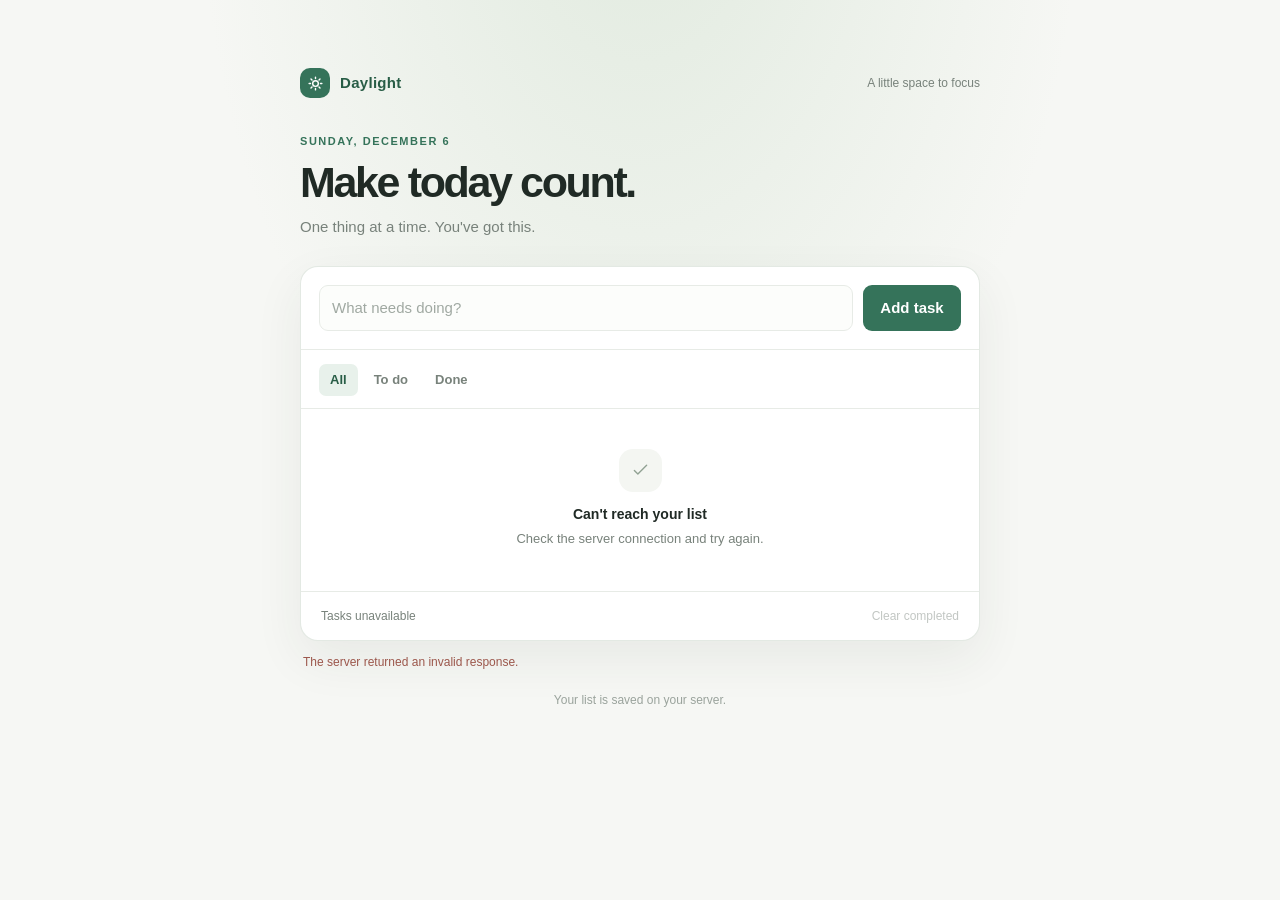
==== UTDA/public/index.html @ 1d30f03a "First commit - Landing + 2 services" ====
<!doctype html>
<html lang="en">
<head>
  <meta charset="utf-8">
  <meta name="viewport" content="width=device-width, initial-scale=1">
  <meta name="theme-color" content="#f6f7f4">
  <title>Daylight — To-do list</title>
  <link rel="stylesheet" href="styles.css">
</head>
<body>
  <main class="app">
    <header class="topline">
      <div class="brand">
        <span class="brand-mark" aria-hidden="true">
          <svg viewBox="0 0 24 24" fill="none" stroke="currentColor" stroke-width="2" stroke-linecap="round" stroke-linejoin="round">
            <path d="M12 3v2m0 14v2M3 12h2m14 0h2M5.64 5.64l1.42 1.42m9.88 9.88 1.42 1.42m0-12.72-1.42 1.42m-9.88 9.88-1.42 1.42"/>
            <circle cx="12" cy="12" r="4"/>
          </svg>
        </span>
        Daylight
      </div>
      <span class="local-note">A little space to focus</span>
    </header>

    <section class="heading" aria-labelledby="page-title">
      <p class="eyebrow" id="today-label"></p>
      <h1 id="page-title">Make today count.</h1>
      <p class="subtitle">One thing at a time. You've got this.</p>
    </section>

    <section class="card" aria-label="To-do list">
      <form class="entry" id="task-form">
        <label for="task-input" hidden>Add a task</label>
        <input id="task-input" name="task" type="text" maxlength="120" placeholder="What needs doing?" autocomplete="off" required>
        <button class="add-button" type="submit" aria-label="Add task">Add task</button>
      </form>

      <nav class="filters" aria-label="Filter tasks">
        <button class="filter" type="button" data-filter="all" aria-pressed="true">All</button>
        <button class="filter" type="button" data-filter="active" aria-pressed="false">To do</button>
        <button class="filter" type="button" data-filter="completed" aria-pressed="false">Done</button>
      </nav>

      <ul class="task-list" id="task-list" aria-live="polite"></ul>
      <div class="empty" id="empty-state" hidden>
        <span class="empty-icon" aria-hidden="true">
          <svg viewBox="0 0 24 24" fill="none" stroke="currentColor" stroke-width="1.6" stroke-linecap="round" stroke-linejoin="round">
            <path d="m5 12 4 4L19 6"/>
          </svg>
        </span>
        <strong id="empty-title"></strong>
        <p id="empty-copy"></p>
      </div>

      <footer class="card-footer">
        <span id="task-count" aria-live="polite"></span>
        <button class="clear-button" id="clear-completed" type="button">Clear completed</button>
      </footer>
    </section>
    <p class="storage-message" id="storage-message" role="status" aria-live="polite"></p>
    <p class="footer-note">Your list is saved on your server.</p>
  </main>

  <script type="module" src="app.js"></script>
</body>
</html>
---- UTDA/public/styles.css ----
:root {
  color-scheme: light;
  --ink: #202a25;
  --muted: #78827b;
  --line: #e7ebe6;
  --paper: #fff;
  --canvas: #f6f7f4;
  --green: #35735a;
  --green-dark: #285d46;
  --green-soft: #e8f1eb;
  --shadow: 0 18px 50px rgba(37, 53, 43, .07);
}

* { box-sizing: border-box; }

body {
  min-width: 320px;
  min-height: 100vh;
  margin: 0;
  background:
    radial-gradient(ellipse at 50% -18%, rgba(216, 229, 214, .72), transparent 49%),
    var(--canvas);
  color: var(--ink);
  font: 15px/1.5 "Segoe UI", "Helvetica Neue", sans-serif;
}

button, input { font: inherit; }
button { color: inherit; }

.app {
  width: min(100% - 36px, 680px);
  margin: 0 auto;
  padding: 68px 0 48px;
}

.topline {
  display: flex;
  align-items: center;
  justify-content: space-between;
  margin-bottom: 35px;
}

.brand {
  display: flex;
  align-items: center;
  gap: 10px;
  color: var(--green-dark);
  font-size: 15px;
  font-weight: 700;
  letter-spacing: .02em;
}

.brand-mark {
  display: grid;
  width: 30px;
  height: 30px;
  place-items: center;
  border-radius: 10px;
  background: var(--green);
  color: #fff;
}

.brand-mark svg { width: 17px; height: 17px; }

.local-note {
  color: var(--muted);
  font-size: 12px;
}

.heading { margin-bottom: 27px; }

.eyebrow {
  margin: 0 0 8px;
  color: var(--green);
  font-size: 11px;
  font-weight: 700;
  letter-spacing: .14em;
  text-transform: uppercase;
}

h1 {
  margin: 0;
  font-size: clamp(32px, 7vw, 43px);
  font-weight: 650;
  letter-spacing: -.055em;
  line-height: 1.13;
}

.subtitle {
  margin: 10px 0 0;
  color: var(--muted);
  font-size: 15px;
}

.card {
  overflow: hidden;
  border: 1px solid rgba(222, 229, 222, .85);
  border-radius: 18px;
  background: var(--paper);
  box-shadow: var(--shadow);
}

.entry {
  display: flex;
  gap: 10px;
  padding: 18px;
  border-bottom: 1px solid var(--line);
}

.entry input {
  width: 100%;
  min-width: 0;
  padding: 11px 12px;
  border: 1px solid var(--line);
  border-radius: 9px;
  outline: none;
  background: #fcfdfb;
  color: var(--ink);
  transition: border-color .15s, box-shadow .15s;
}

.entry input::placeholder { color: #a0a9a2; }

.entry input:focus {
  border-color: #9cbea8;
  box-shadow: 0 0 0 3px rgba(53, 115, 90, .1);
}

.add-button {
  display: inline-flex;
  flex: 0 0 auto;
  align-items: center;
  justify-content: center;
  gap: 7px;
  min-width: 98px;
  padding: 0 15px;
  border: 0;
  border-radius: 9px;
  background: var(--green);
  color: #fff;
  cursor: pointer;
  font-weight: 650;
  transition: background .15s, transform .15s;
}

.add-button:hover { background: var(--green-dark); }
.add-button:active { transform: scale(.98); }
.add-button:focus-visible, .filter:focus-visible, .icon-button:focus-visible, .check:focus-visible {
  outline: 3px solid rgba(53, 115, 90, .3);
  outline-offset: 2px;
}

.filters {
  display: flex;
  align-items: center;
  gap: 5px;
  padding: 14px 18px 12px;
}

.filter {
  padding: 6px 11px;
  border: 0;
  border-radius: 7px;
  background: transparent;
  color: var(--muted);
  cursor: pointer;
  font-size: 13px;
  font-weight: 600;
}

.filter:hover { background: #f5f7f4; color: var(--ink); }
.filter[aria-pressed="true"] { background: var(--green-soft); color: var(--green-dark); }

.task-list {
  margin: 0;
  padding: 0 18px;
  list-style: none;
}

.task {
  display: flex;
  align-items: center;
  gap: 12px;
  min-height: 59px;
  border-top: 1px solid var(--line);
  animation: arrive .18s ease-out;
}

@keyframes arrive {
  from { opacity: 0; transform: translateY(3px); }
  to { opacity: 1; transform: translateY(0); }
}

.check {
  display: grid;
  flex: 0 0 20px;
  width: 20px;
  height: 20px;
  place-items: center;
  padding: 0;
  border: 1.5px solid #cbd4cc;
  border-radius: 50%;
  background: transparent;
  color: #fff;
  cursor: pointer;
  transition: background .15s, border-color .15s;
}

.check:hover { border-color: var(--green); }
.check[aria-pressed="true"] { border-color: var(--green); background: var(--green); }
.check svg { width: 12px; height: 12px; }

.task-title {
  flex: 1;
  min-width: 0;
  overflow-wrap: anywhere;
  font-size: 14px;
}

.task.is-complete .task-title { color: #9aa39c; text-decoration: line-through; }

.icon-button {
  display: grid;
  flex: 0 0 32px;
  width: 32px;
  height: 32px;
  place-items: center;
  padding: 0;
  border: 0;
  border-radius: 7px;
  background: transparent;
  color: #a2aaa3;
  cursor: pointer;
  opacity: 0;
  transition: background .15s, color .15s, opacity .15s;
}

.task:hover .icon-button, .icon-button:focus-visible { opacity: 1; }
.icon-button:hover { background: #fbefed; color: #b94f45; }
.icon-button svg { width: 16px; height: 16px; }

.empty {
  padding: 40px 18px 43px;
  border-top: 1px solid var(--line);
  text-align: center;
}

.empty-icon {
  display: grid;
  width: 43px;
  height: 43px;
  margin: 0 auto 12px;
  place-items: center;
  border-radius: 14px;
  background: #f4f6f2;
  color: #91a293;
}

.empty-icon svg { width: 21px; height: 21px; }
.empty strong { display: block; font-size: 14px; font-weight: 650; }
.empty p { margin: 4px 0 0; color: var(--muted); font-size: 13px; }

.card-footer {
  display: flex;
  align-items: center;
  justify-content: space-between;
  min-height: 49px;
  padding: 0 20px;
  border-top: 1px solid var(--line);
  color: var(--muted);
  font-size: 12px;
}

.clear-button {
  padding: 6px 0 6px 10px;
  border: 0;
  background: transparent;
  color: var(--muted);
  cursor: pointer;
  font-size: 12px;
}

.clear-button:hover { color: #b94f45; }
.clear-button:disabled { cursor: default; opacity: .45; }

.storage-message {
  min-height: 20px;
  margin: 12px 3px 0;
  color: #9c574c;
  font-size: 12px;
}

.footer-note {
  margin: 18px 0 0;
  color: #9aa39c;
  font-size: 12px;
  text-align: center;
}

@media (max-width: 520px) {
  .app { width: min(100% - 26px, 680px); padding-top: 34px; }
  .topline { margin-bottom: 30px; }
  .local-note { font-size: 11px; }
  .entry { gap: 8px; padding: 14px; }
  .add-button { min-width: 45px; padding: 0 12px; font-size: 0; }
  .add-button::before { content: "+"; font-size: 22px; font-weight: 400; line-height: 1; }
  .filters { padding-right: 12px; padding-left: 12px; }
  .task-list { padding: 0 14px; }
  .icon-button { opacity: 1; }
}

@media (prefers-reduced-motion: reduce) {
  *, *::before, *::after { animation-duration: .01ms !important; transition-duration: .01ms !important; }
}
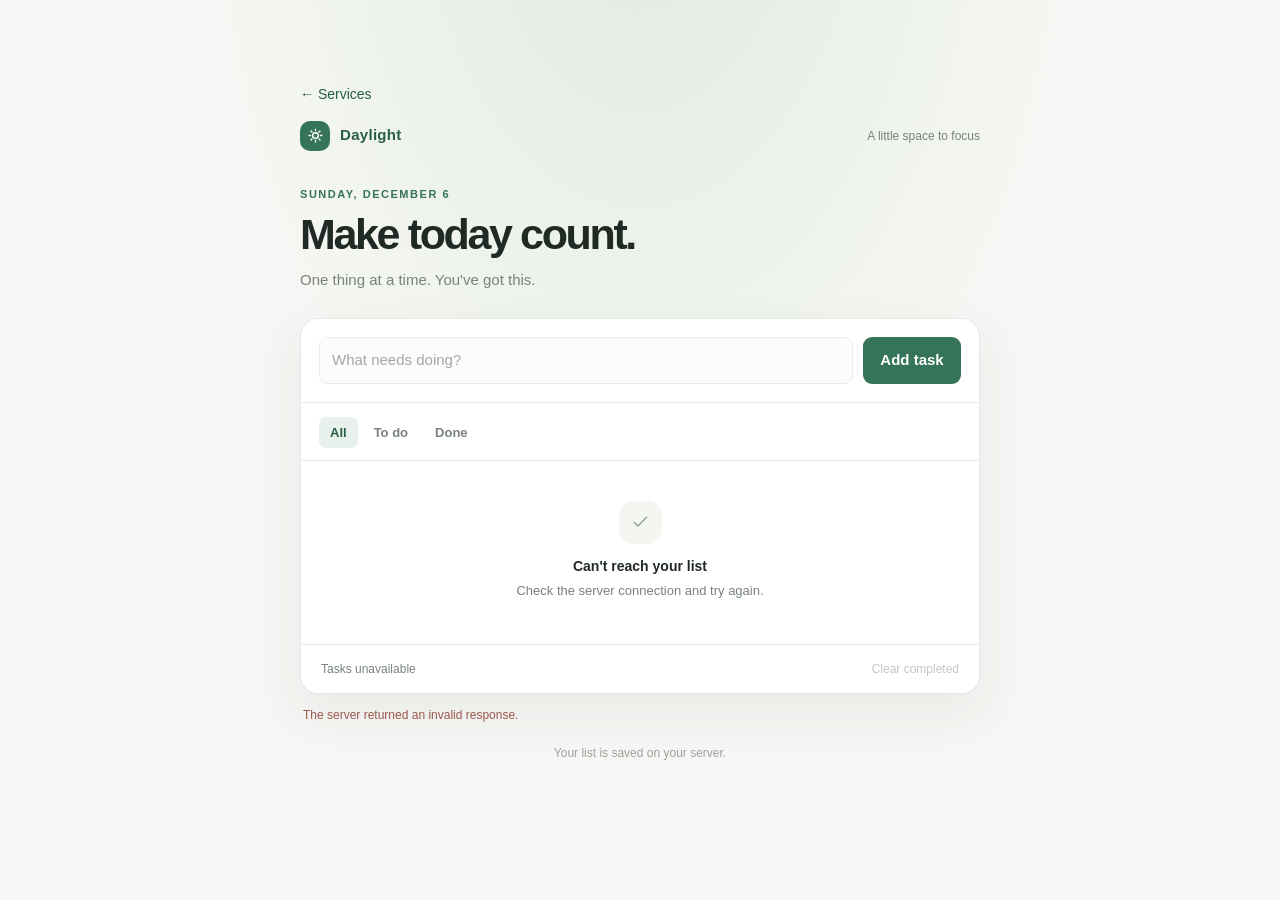
==== commit 9e5e64d9: "Reworking UI for landing page" ====
--- a/UTDA/public/index.html
+++ b/UTDA/public/index.html
@@ -9,6 +9,7 @@
 </head>
 <body>
   <main class="app">
+    <p><a class="back" href="/">&larr; Services</a></p>
     <header class="topline">
       <div class="brand">
         <span class="brand-mark" aria-hidden="true">
--- a/UTDA/public/styles.css
+++ b/UTDA/public/styles.css
@@ -33,6 +33,9 @@
   padding: 68px 0 48px;
 }
 
+.back { color: var(--green-dark); font-size: 14px; text-decoration: none; }
+.back:hover, .back:focus-visible { text-decoration: underline; }
+
 .topline {
   display: flex;
   align-items: center;
